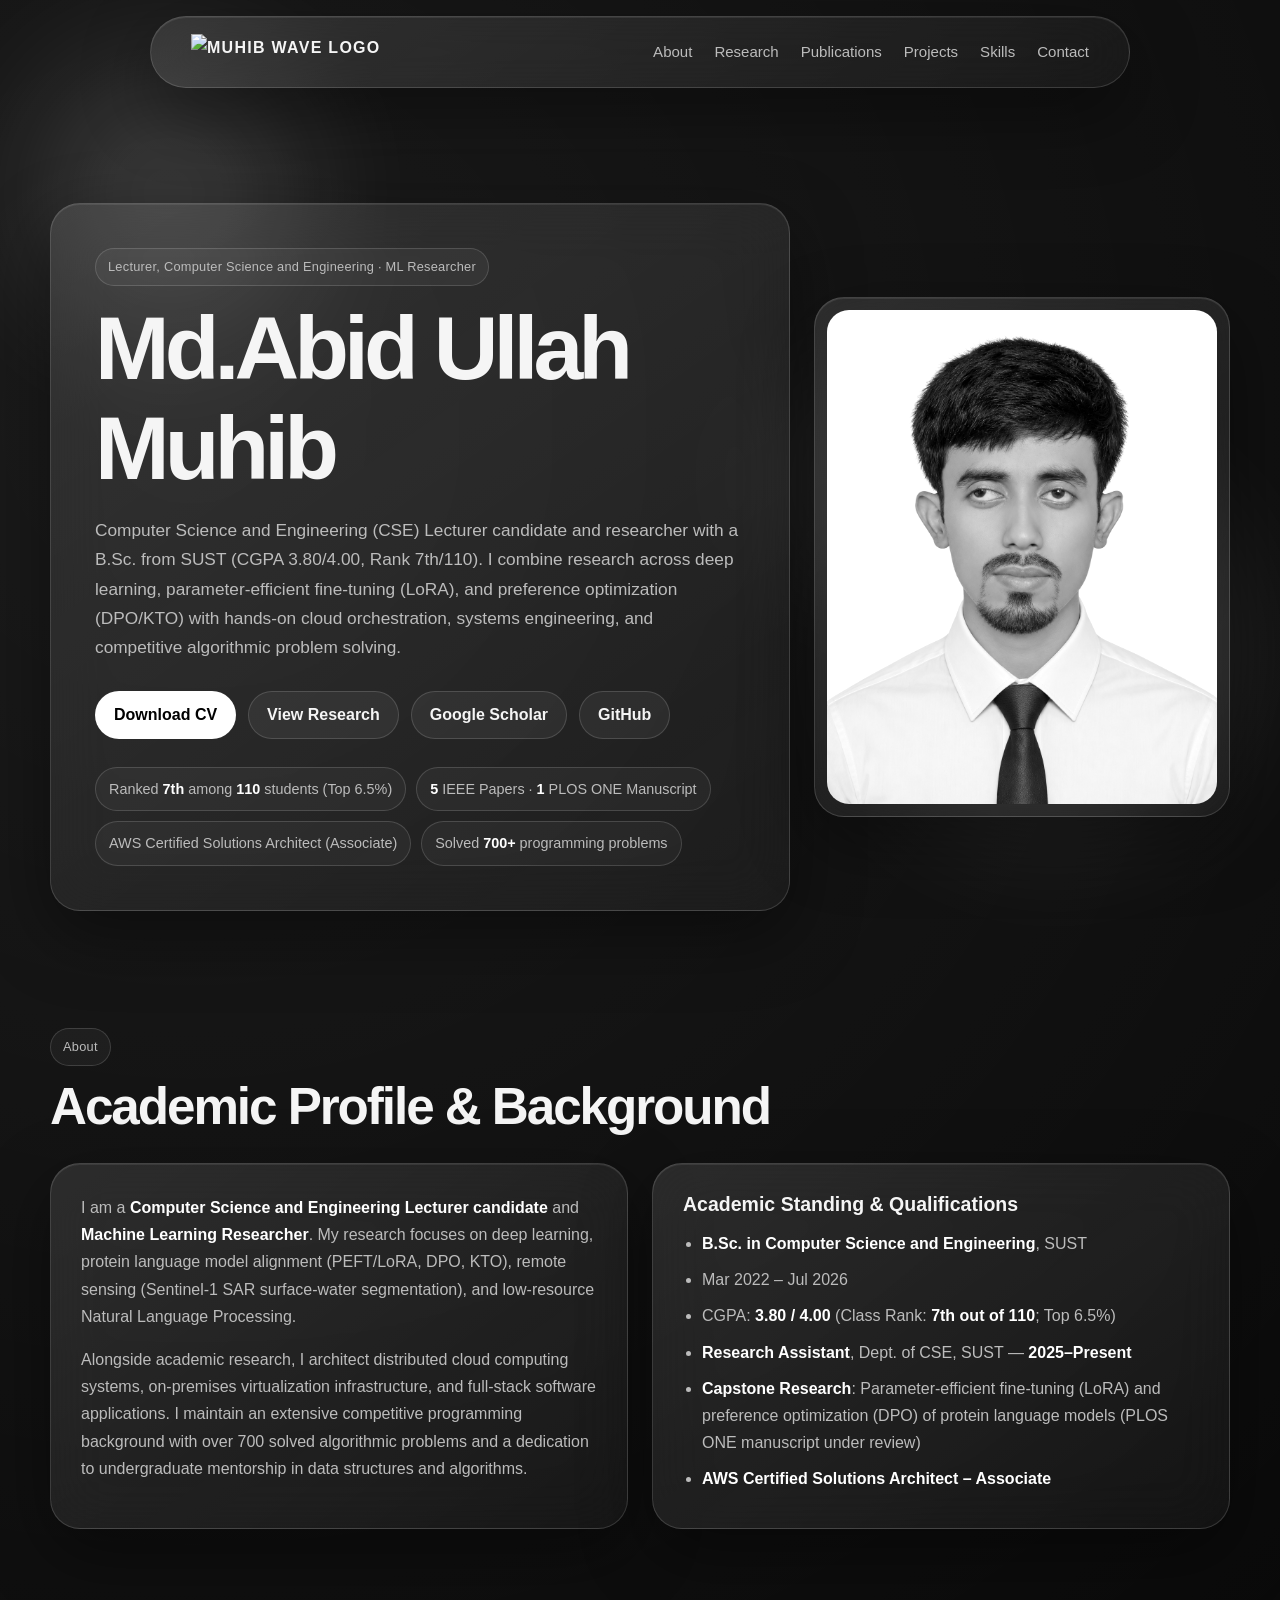
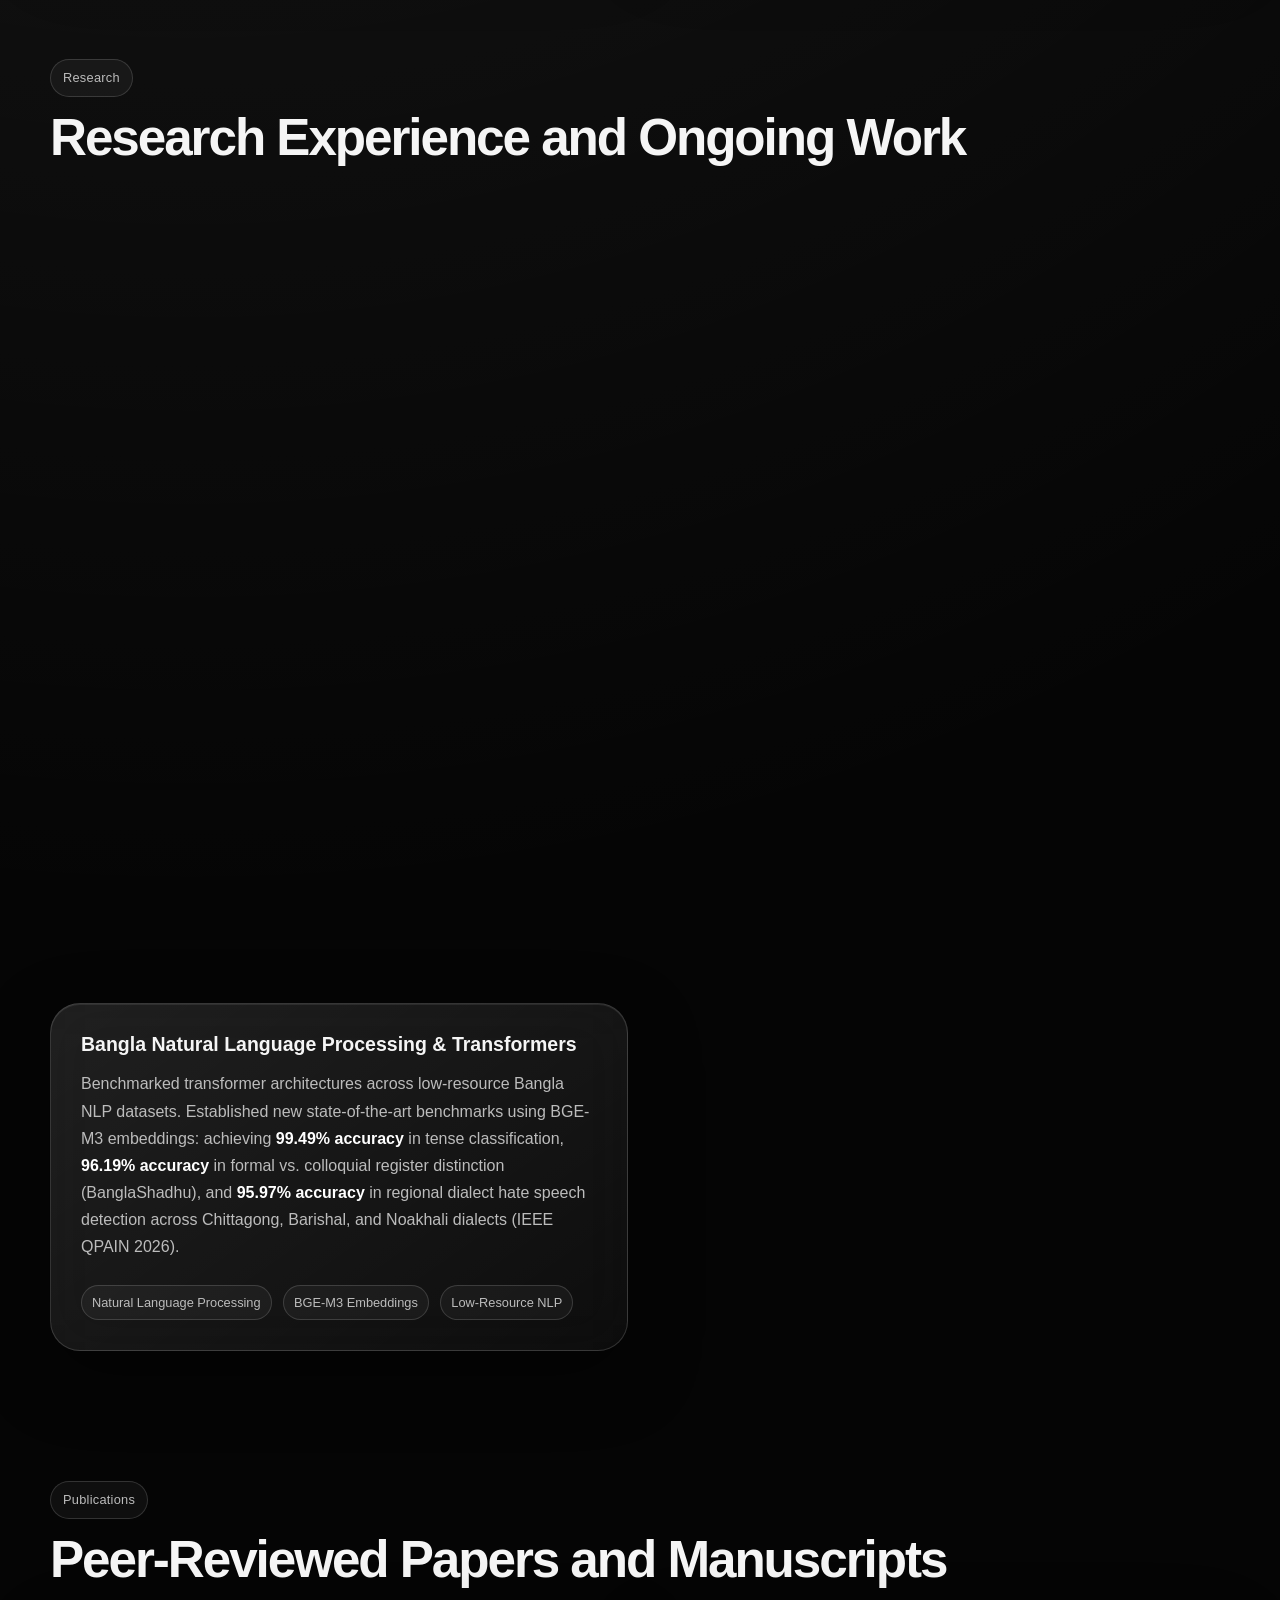
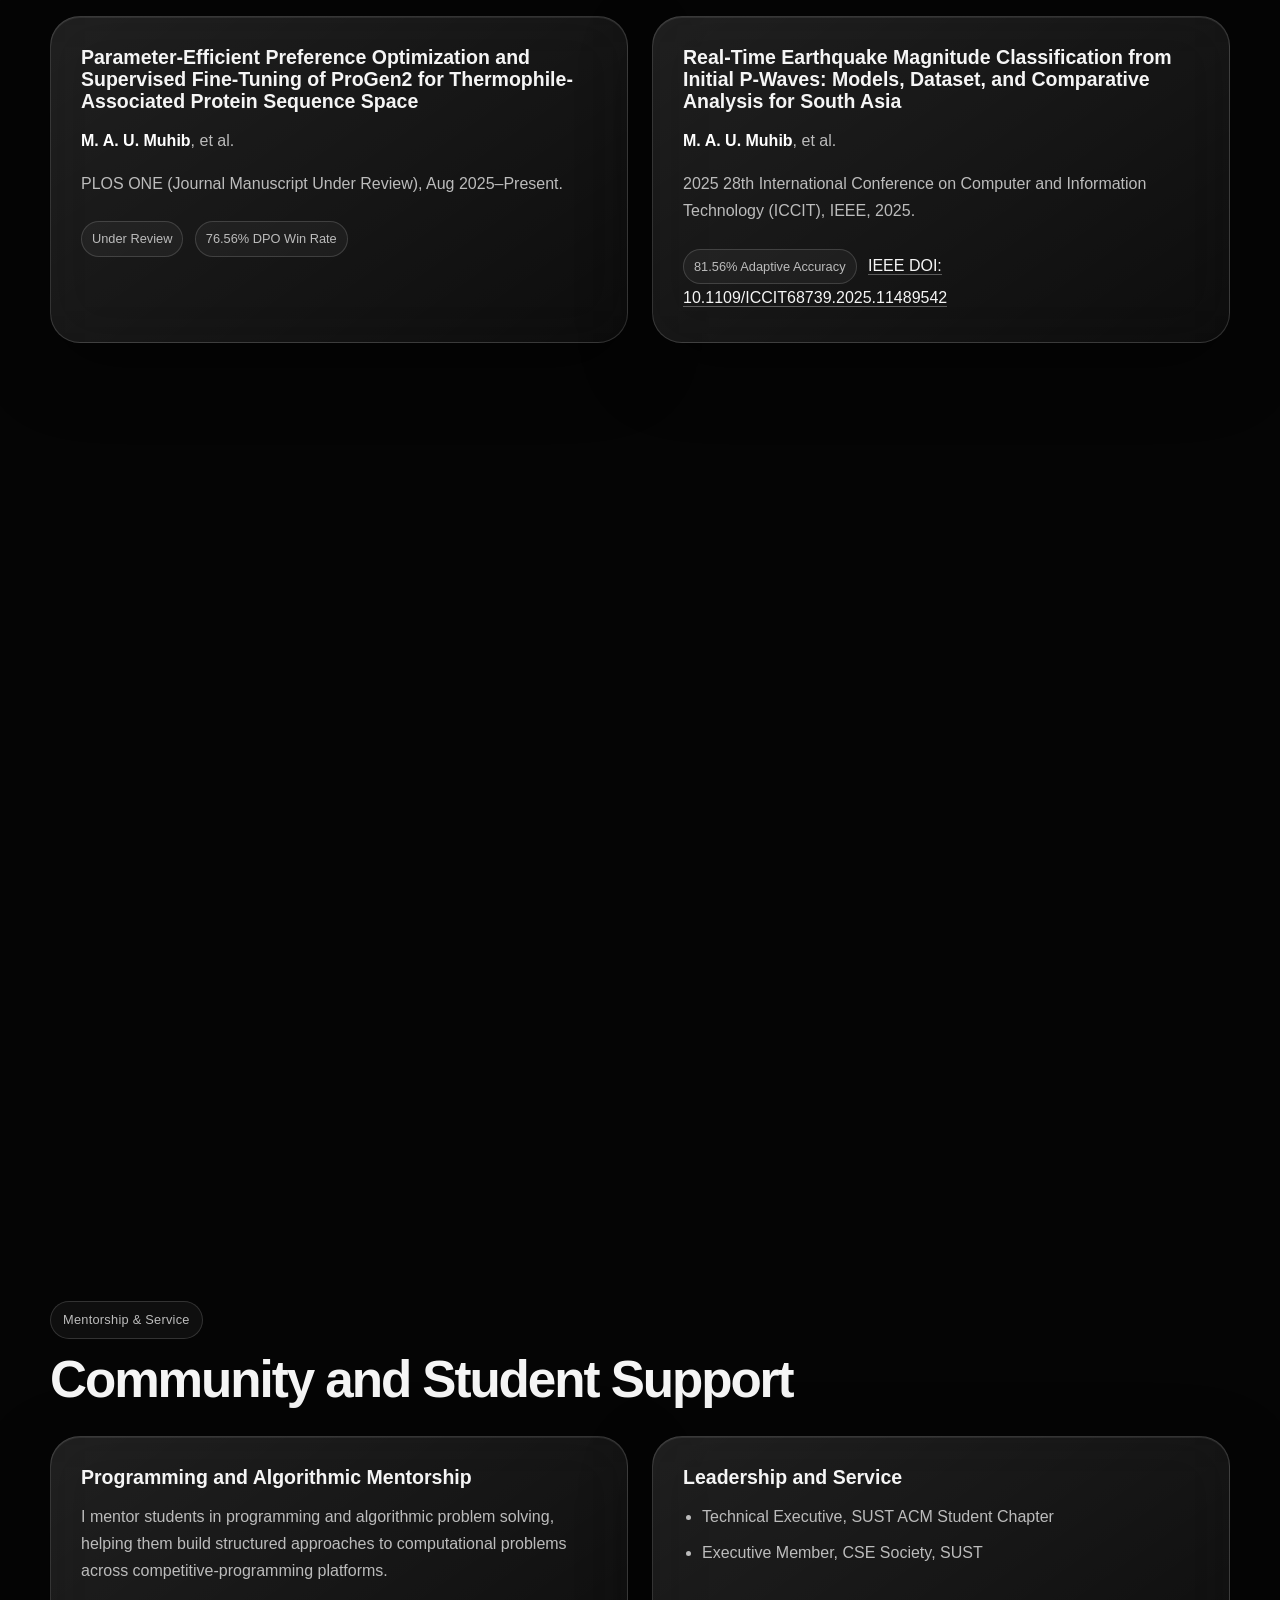
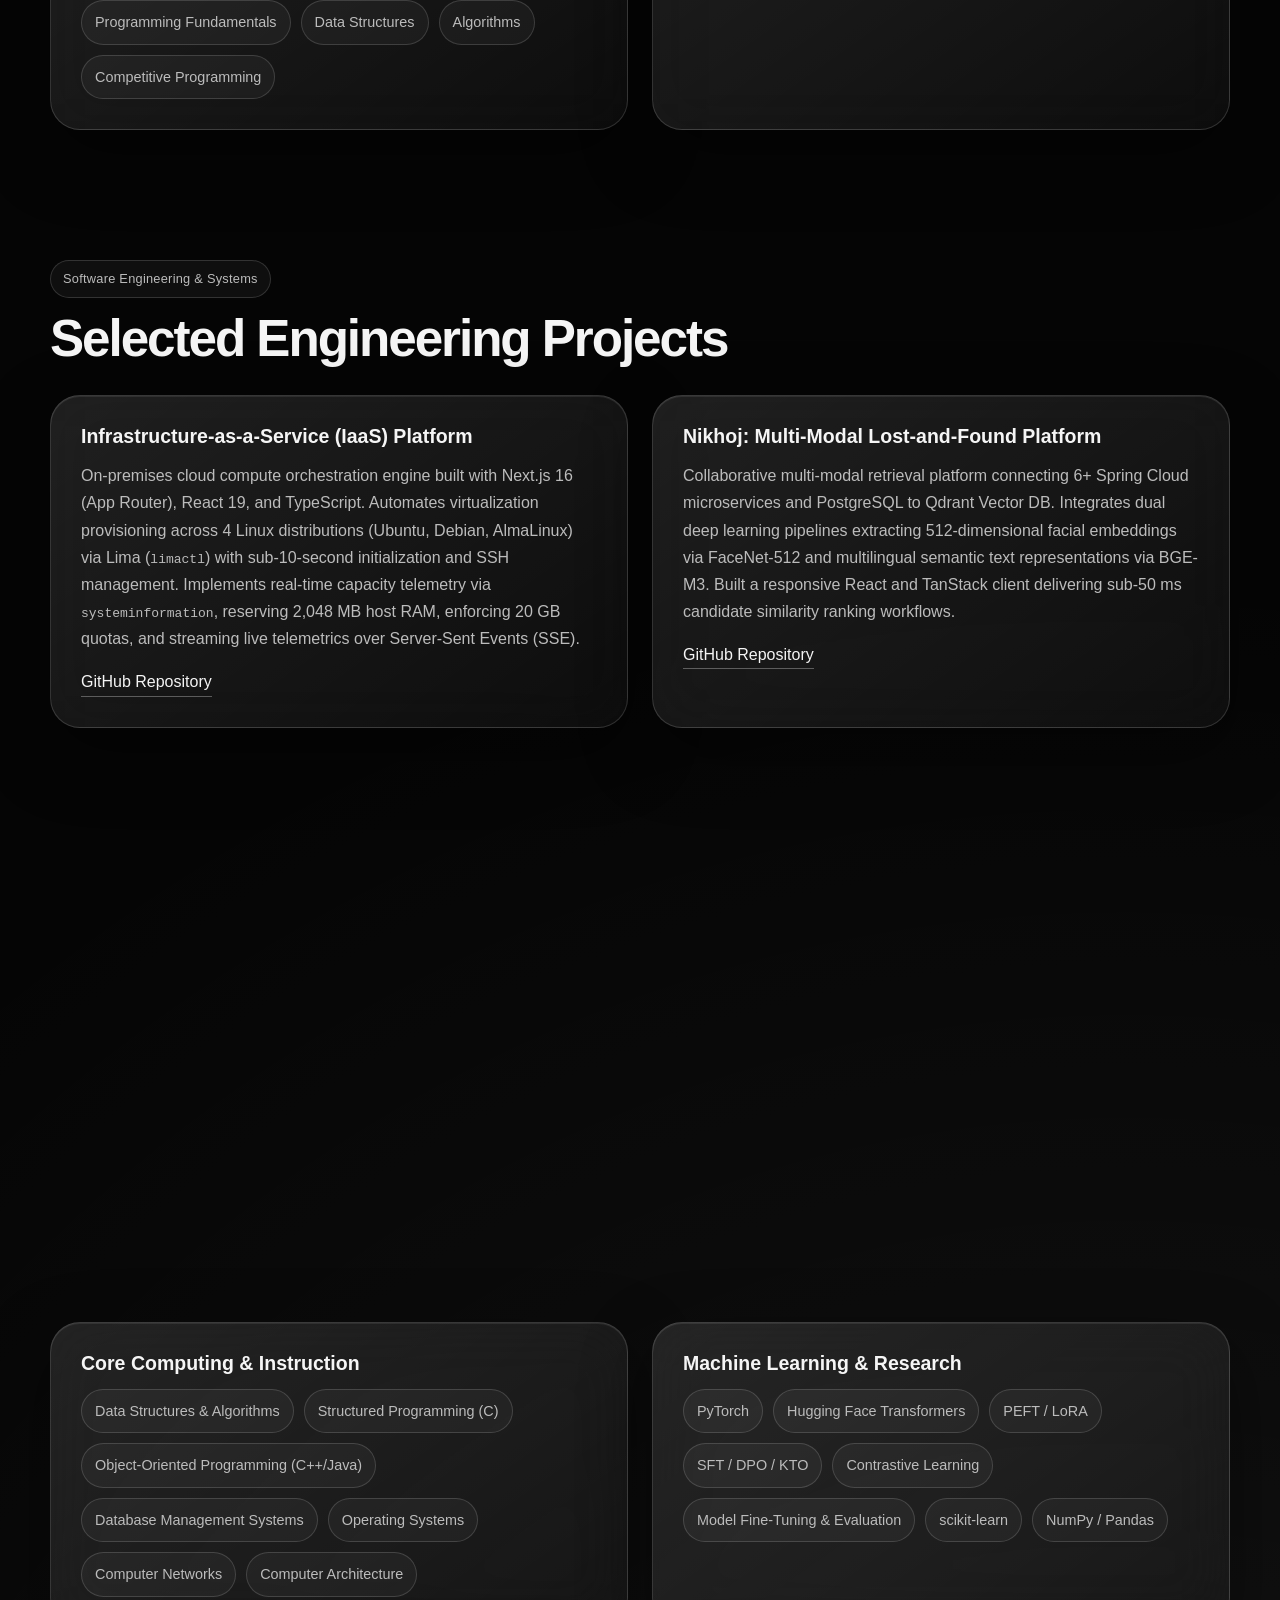
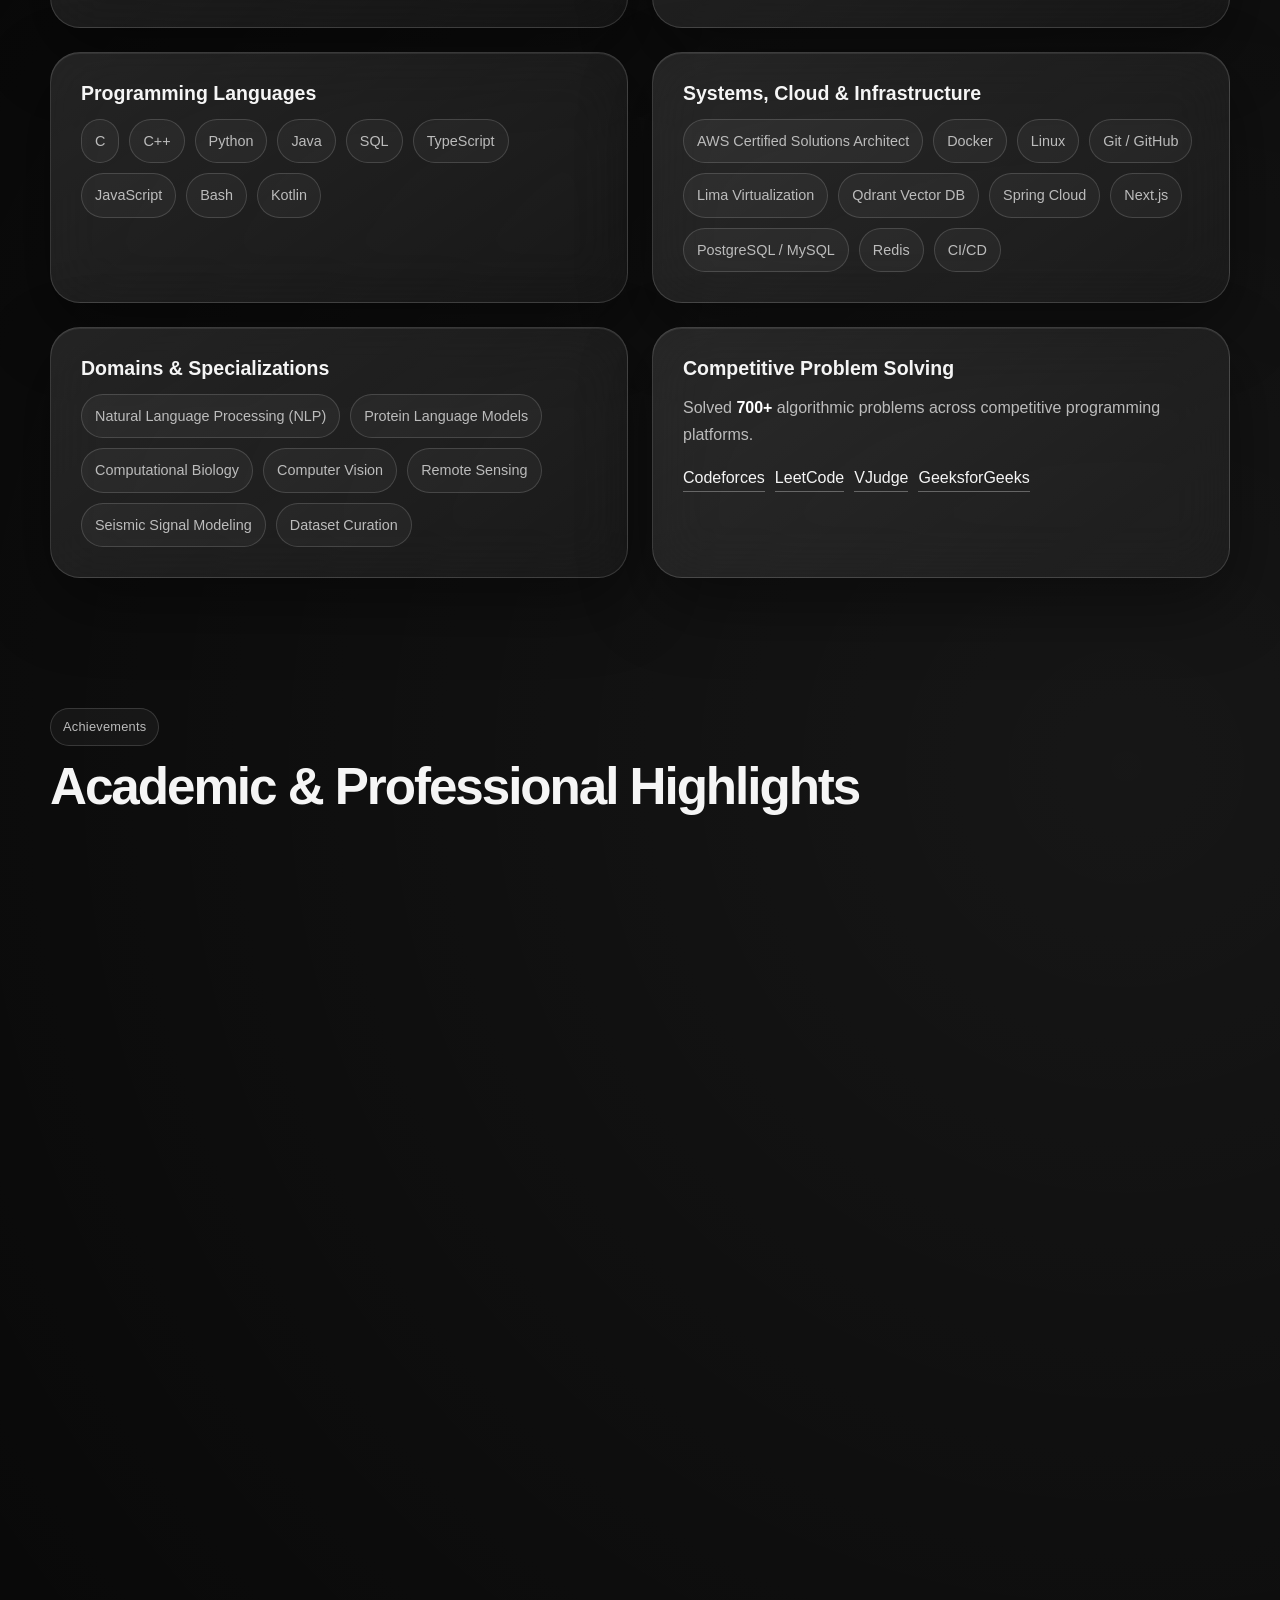
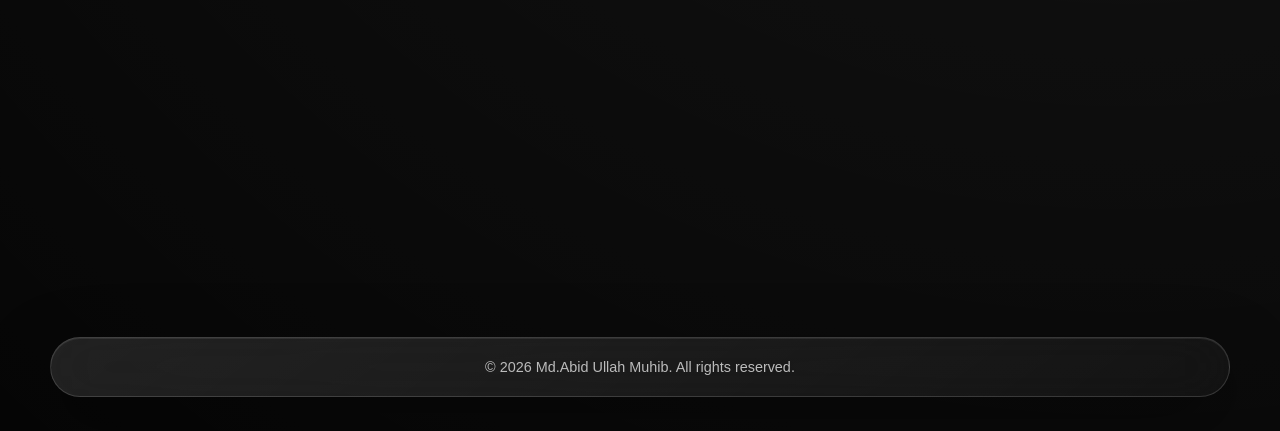
==== index.html @ 800682ca "Initial commit" ====
<!doctype html>
<html lang="en">
  <head>
    <meta charset="UTF-8" />
    <meta name="viewport" content="width=device-width, initial-scale=1.0" />
    <meta name="theme-color" content="#050505" />

    <title>Md.Abid Ullah Muhib | Lecturer in CSE & ML Researcher</title>
    <meta
      name="description"
      content="Md.Abid Ullah Muhib - Lecturer in Computer Science and Engineering, Machine Learning Researcher, and AWS Certified Solutions Architect." />
    <meta name="author" content="Md.Abid Ullah Muhib" />
    <meta
      name="keywords"
      content="Md.Abid Ullah Muhib, Lecturer, Computer Science, Machine Learning, Deep Learning, Bioinformatics, NLP, Remote Sensing, SUST, Metropolitan University, AWS Solutions Architect" />

    <!-- Favicon: Custom Waving Water 'M' Logo -->
    <link rel="icon" type="image/svg+xml" href="assets/water_m_logo.svg" />
    <link rel="alternate icon" type="image/png" href="assets/favicon.png" />
    <link rel="apple-touch-icon" href="assets/favicon.png" />

    <!-- Open Graph / Facebook / LinkedIn / WhatsApp -->
    <meta property="og:type" content="website" />
    <meta property="og:url" content="https://imusshas.github.io/" />
    <meta
      property="og:title"
      content="Md.Abid Ullah Muhib | Lecturer in CSE & ML Researcher" />
    <meta
      property="og:description"
      content="Computer Science & Engineering Lecturer candidate, Machine Learning Researcher (5 IEEE Papers, 1 PLOS ONE Manuscript), and AWS Certified Solutions Architect." />
    <meta
      property="og:image"
      content="https://imusshas.github.io/assets/portrait.png" />
    <meta property="og:site_name" content="Md.Abid Ullah Muhib Portfolio" />

    <!-- Twitter / X Cards -->
    <meta name="twitter:card" content="summary_large_image" />
    <meta name="twitter:url" content="https://imusshas.github.io/" />
    <meta
      name="twitter:title"
      content="Md.Abid Ullah Muhib | Lecturer in CSE & ML Researcher" />
    <meta
      name="twitter:description"
      content="Computer Science & Engineering Lecturer candidate, Machine Learning Researcher (5 IEEE Papers, 1 PLOS ONE Manuscript), and AWS Certified Solutions Architect." />
    <meta
      name="twitter:image"
      content="https://imusshas.github.io/assets/portrait.png" />

    <link rel="stylesheet" href="assets/styles.css" />
  </head>
  <body>
    <div class="bg-orb orb-1"></div>
    <div class="bg-orb orb-2"></div>
    <div class="bg-orb orb-3"></div>

    <!-- Modular Header -->
    <header class="site-header glass">
      <div class="container nav-wrap">
        <a href="#home" class="brand" aria-label="Home">
          <img
            src="assets/water_m_logo.svg"
            alt="Muhib Wave Logo"
            class="brand-logo" />
        </a>

        <button
          class="menu-toggle"
          id="menuToggle"
          aria-label="Toggle navigation">
          <span></span>
          <span></span>
        </button>

        <nav class="nav" id="navMenu">
          <a href="#about">About</a>
          <a href="#research">Research</a>
          <a href="#publications">Publications</a>
          <a href="#projects">Projects</a>
          <a href="#skills">Skills</a>
          <a href="#contact">Contact</a>
        </nav>
      </div>
    </header>

    <main>
      <!-- Modular Content Sections -->
      <section id="home" class="hero container">
        <div class="hero-text glass reveal">
          <p class="eyebrow">
            Lecturer, Computer Science and Engineering · ML Researcher
          </p>
          <h1>Md.Abid Ullah Muhib</h1>
          <p class="lead">
            Computer Science and Engineering (CSE) Lecturer candidate and
            researcher with a B.Sc. from SUST (CGPA 3.80/4.00, Rank 7th/110). I
            combine research across deep learning, parameter-efficient
            fine-tuning (LoRA), and preference optimization (DPO/KTO) with
            hands-on cloud orchestration, systems engineering, and competitive
            algorithmic problem solving.
          </p>

          <div class="hero-actions">
            <a
              class="btn btn-primary"
              href="assets/Md.Abid%20Ullah%20Muhib.pdf"
              target="_blank"
              rel="noopener"
              >Download CV</a
            >
            <a class="btn btn-secondary" href="#research">View Research</a>
            <a
              class="btn btn-secondary"
              href="https://scholar.google.com/citations?user=tXLhGl4AAAAJ&hl=en"
              target="_blank"
              rel="noopener"
              >Google Scholar</a
            >
            <a
              class="btn btn-secondary"
              href="https://github.com/imusshas"
              target="_blank"
              rel="noopener"
              >GitHub</a
            >
          </div>

          <ul class="quick-facts">
            <li>
              Ranked <strong>7th</strong> among <strong>110</strong> students
              (Top 6.5%)
            </li>
            <li>
              <strong>5</strong> IEEE Papers · <strong>1</strong> PLOS ONE
              Manuscript
            </li>
            <li>AWS Certified Solutions Architect (Associate)</li>
            <li>Solved <strong>700+</strong> programming problems</li>
          </ul>
        </div>

        <div class="hero-photo glass reveal">
          <img src="assets/portrait.png" alt="Md.Abid Ullah Muhib" />
        </div>
      </section>
      <section id="about" class="section container">
        <div class="section-header reveal">
          <p class="eyebrow">About</p>
          <h2>Academic Profile & Background</h2>
        </div>

        <div class="grid two-col">
          <div class="card glass reveal">
            <p>
              I am a
              <strong
                >Computer Science and Engineering Lecturer candidate</strong
              >
              and <strong>Machine Learning Researcher</strong>. My research
              focuses on deep learning, protein language model alignment
              (PEFT/LoRA, DPO, KTO), remote sensing (Sentinel-1 SAR
              surface-water segmentation), and low-resource Natural Language
              Processing.
            </p>
            <p>
              Alongside academic research, I architect distributed cloud
              computing systems, on-premises virtualization infrastructure, and
              full-stack software applications. I maintain an extensive
              competitive programming background with over 700 solved
              algorithmic problems and a dedication to undergraduate mentorship
              in data structures and algorithms.
            </p>
          </div>

          <div class="card glass reveal">
            <h3>Academic Standing & Qualifications</h3>
            <ul class="clean-list">
              <li>
                <strong>B.Sc. in Computer Science and Engineering</strong>, SUST
              </li>
              <li>Mar 2022 – Jul 2026</li>
              <li>
                CGPA: <strong>3.80 / 4.00</strong> (Class Rank:
                <strong>7th out of 110</strong>; Top 6.5%)
              </li>
              <li>
                <strong>Research Assistant</strong>, Dept. of CSE, SUST —
                <strong>2025–Present</strong>
              </li>
              <li>
                <strong>Capstone Research</strong>: Parameter-efficient
                fine-tuning (LoRA) and preference optimization (DPO) of protein
                language models (PLOS ONE manuscript under review)
              </li>
              <li>
                <strong>AWS Certified Solutions Architect – Associate</strong>
              </li>
            </ul>
          </div>
        </div>
      </section>
      <section id="research" class="section container">
        <div class="section-header reveal">
          <p class="eyebrow">Research</p>
          <h2>Research Experience and Ongoing Work</h2>
        </div>

        <div class="grid cards-grid">
          <article class="card glass reveal">
            <h3>Water-Likeness Exposure for Sentinel-1 Water Segmentation</h3>
            <p>
              As a Research Assistant in the Department of CSE at SUST,
              investigated geographic training distribution shifts across the
              65-scene Sentinel-1/Sentinel-2 (S1S2 Water) satellite benchmark.
              Proposed a scene-uniform exposure intervention improving
              site-macro IoU from <strong>0.500 to 0.541</strong> across 73
              global benchmark sites over Empirical Risk Minimization (ERM).
              Designed evaluation frameworks across 3 paired random seeds to
              ensure experimental reproducibility and documented comparative
              error analyses across 5 baseline architectures.
            </p>
            <span class="tag">Remote Sensing</span>
            <span class="tag">Sentinel-1 SAR</span>
            <span class="tag">Empirical Risk Minimization</span>
            <span class="tag">Hard-Negative Sampling</span>
          </article>

          <article class="card glass reveal">
            <h3>Preference Optimization of Protein Language Models</h3>
            <p>
              Engineered parameter-efficient fine-tuning pipelines using rank-8
              and rank-16 LoRA on the 151-million-parameter ProGen2
              autoregressive model. Tailored a homology-controlled benchmark
              from Learn2ThermDB containing 224,646 thermophile sequences and
              49,399 pairs, demonstrating that Direct Preference Optimization
              (DPO) achieves a <strong>76.56% win rate</strong> while Supervised
              Fine-Tuning (SFT) minimizes absolute amino-acid-conditioned
              negative log-likelihood to 2.6019. Manuscript under review at
              <strong>PLOS ONE</strong>.
            </p>
            <span class="tag">Bioinformatics</span>
            <span class="tag">Protein Language Models</span>
            <span class="tag">PEFT / LoRA</span>
            <span class="tag">DPO / KTO</span>
          </article>

          <article class="card glass reveal">
            <h3>Earthquake Early Warning from Initial P-Waves</h3>
            <p>
              Curated a standardized benchmark of 7,318 South Asian seismic
              events using 7-second P-wave windows for rapid magnitude
              classification. Designed a Deep Attention Transformer achieving
              <strong>81.56% adaptive accuracy</strong> with
              <strong>4.8 ms</strong> real-time inference latency. Introduced
              the Adaptive Accuracy metric (&plusmn;0.2 tolerance), proving that
              60.3% of model errors concentrate at boundary interfaces (IEEE
              ICCIT 2025).
            </p>
            <span class="tag">Deep Learning</span>
            <span class="tag">Seismic Signals</span>
            <span class="tag">Attention Transformers</span>
          </article>

          <article class="card glass reveal">
            <h3>Protein-Based Fish Species Classification</h3>
            <p>
              Introduced the first benchmark of 2,845 high-quality protein
              sequences across 9 native Bangladeshi fish species. Designed a
              hybrid MotifCNN-Transformer architecture with Terminal-Aware
              Positional Encoding, achieving
              <strong>79.80% accuracy</strong> while being
              <strong>42&times; smaller and 5&times; faster</strong> than
              ProtBERT to enable real-time GPU-free inference (IEEE QPAIN 2026).
            </p>
            <span class="tag">Bioinformatics</span>
            <span class="tag">MotifCNN</span>
            <span class="tag">Terminal-Aware Encoding</span>
          </article>

          <article class="card glass reveal">
            <h3>Bangla Natural Language Processing & Transformers</h3>
            <p>
              Benchmarked transformer architectures across low-resource Bangla
              NLP datasets. Established new state-of-the-art benchmarks using
              BGE-M3 embeddings: achieving <strong>99.49% accuracy</strong> in
              tense classification, <strong>96.19% accuracy</strong> in formal
              vs. colloquial register distinction (BanglaShadhu), and
              <strong>95.97% accuracy</strong> in regional dialect hate speech
              detection across Chittagong, Barishal, and Noakhali dialects (IEEE
              QPAIN 2026).
            </p>
            <span class="tag">Natural Language Processing</span>
            <span class="tag">BGE-M3 Embeddings</span>
            <span class="tag">Low-Resource NLP</span>
          </article>
        </div>
      </section>
      <section id="publications" class="section container">
        <div class="section-header reveal">
          <p class="eyebrow">Publications</p>
          <h2>Peer-Reviewed Papers and Manuscripts</h2>
        </div>

        <div class="grid cards-grid">
          <article class="card glass reveal">
            <h3>
              Parameter-Efficient Preference Optimization and Supervised
              Fine-Tuning of ProGen2 for Thermophile-Associated Protein Sequence
              Space
            </h3>
            <p class="author-line"><strong>M. A. U. Muhib</strong>, et al.</p>
            <p>PLOS ONE (Journal Manuscript Under Review), Aug 2025–Present.</p>
            <span class="tag">Under Review</span>
            <span class="tag">76.56% DPO Win Rate</span>
          </article>

          <article class="card glass reveal">
            <h3>
              Real-Time Earthquake Magnitude Classification from Initial
              P-Waves: Models, Dataset, and Comparative Analysis for South Asia
            </h3>
            <p class="author-line"><strong>M. A. U. Muhib</strong>, et al.</p>
            <p>
              2025 28th International Conference on Computer and Information
              Technology (ICCIT), IEEE, 2025.
            </p>
            <span class="tag">81.56% Adaptive Accuracy</span>
            <a
              class="text-link"
              href="https://doi.org/10.1109/ICCIT68739.2025.11489542"
              target="_blank"
              rel="noopener"
              >IEEE DOI: 10.1109/ICCIT68739.2025.11489542</a
            >
          </article>

          <article class="card glass reveal">
            <h3>
              Protein-Based Fish Species Identification: Dataset, Models, and
              Insights from Native Bangladeshi Fish
            </h3>
            <p class="author-line"><strong>M. A. U. Muhib</strong>, et al.</p>
            <p>
              2026 IEEE 2nd International Conference on Quantum Photonics,
              Artificial Intelligence & Networking (QPAIN), IEEE, 2026.
            </p>
            <span class="tag">42× Smaller · 5× Faster</span>
            <a
              class="text-link"
              href="https://doi.org/10.1109/QPAIN69676.2026.11546620"
              target="_blank"
              rel="noopener"
              >IEEE DOI: 10.1109/QPAIN69676.2026.11546620</a
            >
          </article>

          <article class="card glass reveal">
            <h3>
              A Novel Transformer-Based Framework for Bangla Tense
              Classification
            </h3>
            <p class="author-line"><strong>M. A. U. Muhib</strong>, et al.</p>
            <p>
              2026 IEEE 2nd International Conference on Quantum Photonics,
              Artificial Intelligence & Networking (QPAIN), IEEE, 2026.
            </p>
            <span class="tag">99.49% State of the Art</span>
            <a
              class="text-link"
              href="https://doi.org/10.1109/QPAIN69676.2026.11546186"
              target="_blank"
              rel="noopener"
              >IEEE DOI: 10.1109/QPAIN69676.2026.11546186</a
            >
          </article>

          <article class="card glass reveal">
            <h3>
              BanglaShadhu: A Contrastive Transformer-Based Approach for
              Distinguishing Sadhu Bhasha and Cholito Bhasha in Bengali Text
            </h3>
            <p class="author-line"><strong>M. A. U. Muhib</strong>, et al.</p>
            <p>
              2026 IEEE 2nd International Conference on Quantum Photonics,
              Artificial Intelligence & Networking (QPAIN), IEEE, 2026.
            </p>
            <span class="tag">96.19% Contrastive Accuracy</span>
            <a
              class="text-link"
              href="https://doi.org/10.1109/QPAIN69676.2026.11546481"
              target="_blank"
              rel="noopener"
              >IEEE DOI: 10.1109/QPAIN69676.2026.11546481</a
            >
          </article>

          <article class="card glass reveal">
            <h3>
              Transformer-Based Hate Speech Detection in Bangla Regional
              Dialects: A Novel Framework for Chittagong, Barishal, and Noakhali
              Dialects
            </h3>
            <p class="author-line"><strong>M. A. U. Muhib</strong>, et al.</p>
            <p>
              2026 IEEE 2nd International Conference on Quantum Photonics,
              Artificial Intelligence & Networking (QPAIN), IEEE, 2026.
            </p>
            <span class="tag">95.97% Dialectal Accuracy</span>
            <a
              class="text-link"
              href="https://doi.org/10.1109/QPAIN69676.2026.11545860"
              target="_blank"
              rel="noopener"
              >IEEE DOI: 10.1109/QPAIN69676.2026.11545860</a
            >
          </article>
        </div>

        <div class="card glass reveal profile-card">
          <h3>Scholarly Profiles</h3>
          <div class="link-grid">
            <a
              href="https://scholar.google.com/citations?user=tXLhGl4AAAAJ&hl=en"
              target="_blank"
              rel="noopener"
              >Google Scholar</a
            >
            <a
              href="https://www.researchgate.net/profile/Md-Abid-Ullah-Muhib?ev=hdr_xprf"
              target="_blank"
              rel="noopener"
              >ResearchGate</a
            >
            <a
              href="https://orcid.org/0009-0001-1465-1571"
              target="_blank"
              rel="noopener"
              >ORCID</a
            >
            <a
              href="https://huggingface.co/usshas"
              target="_blank"
              rel="noopener"
              >Hugging Face</a
            >
            <a
              href="https://www.kaggle.com/usshas"
              target="_blank"
              rel="noopener"
              >Kaggle</a
            >
          </div>
        </div>
      </section>
      <section id="mentorship" class="section container">
        <div class="section-header reveal">
          <p class="eyebrow">Mentorship & Service</p>
          <h2>Community and Student Support</h2>
        </div>

        <div class="grid two-col">
          <div class="card glass reveal">
            <h3>Programming and Algorithmic Mentorship</h3>
            <p>
              I mentor students in programming and algorithmic problem solving,
              helping them build structured approaches to computational problems
              across competitive-programming platforms.
            </p>
            <div class="pill-wrap">
              <span class="pill">Programming Fundamentals</span>
              <span class="pill">Data Structures</span>
              <span class="pill">Algorithms</span>
              <span class="pill">Competitive Programming</span>
            </div>
          </div>

          <div class="card glass reveal">
            <h3>Leadership and Service</h3>
            <ul class="clean-list">
              <li>Technical Executive, SUST ACM Student Chapter</li>
              <li>Executive Member, CSE Society, SUST</li>
            </ul>
          </div>
        </div>
      </section>
      <section id="projects" class="section container">
        <div class="section-header reveal">
          <p class="eyebrow">Software Engineering & Systems</p>
          <h2>Selected Engineering Projects</h2>
        </div>

        <div class="grid cards-grid">
          <article class="card glass reveal">
            <h3>Infrastructure-as-a-Service (IaaS) Platform</h3>
            <p>
              On-premises cloud compute orchestration engine built with Next.js
              16 (App Router), React 19, and TypeScript. Automates
              virtualization provisioning across 4 Linux distributions (Ubuntu,
              Debian, AlmaLinux) via Lima (<code>limactl</code>) with
              sub-10-second initialization and SSH management. Implements
              real-time capacity telemetry via <code>systeminformation</code>,
              reserving 2,048 MB host RAM, enforcing 20 GB quotas, and streaming
              live telemetrics over Server-Sent Events (SSE).
            </p>
            <div class="link-grid">
              <a
                href="https://github.com/imusshas/infrastructure-as-a-service"
                target="_blank"
                rel="noopener"
                >GitHub Repository</a
              >
            </div>
          </article>

          <article class="card glass reveal">
            <h3>Nikhoj: Multi-Modal Lost-and-Found Platform</h3>
            <p>
              Collaborative multi-modal retrieval platform connecting 6+ Spring
              Cloud microservices and PostgreSQL to Qdrant Vector DB. Integrates
              dual deep learning pipelines extracting 512-dimensional facial
              embeddings via FaceNet-512 and multilingual semantic text
              representations via BGE-M3. Built a responsive React and TanStack
              client delivering sub-50 ms candidate similarity ranking
              workflows.
            </p>
            <div class="link-grid">
              <a
                href="https://github.com/Rezaul-2020331029/Nikhoj"
                target="_blank"
                rel="noopener"
                >GitHub Repository</a
              >
            </div>
          </article>

          <article class="card glass reveal">
            <h3>Full-Stack Social Media Platform</h3>
            <p>
              Production-grade full-stack platform engineered with Next.js 15,
              React 19, TypeScript, Prisma ORM, and PostgreSQL. Implements Lucia
              Auth with Argon2id and Google OAuth 2.0, cursor-based infinite
              scroll feeds with TanStack React Query optimistic mutations,
              real-time Stream Chat messaging, a Tiptap rich-text editor, and
              UploadThing media upload pipelines.
            </p>
            <div class="link-grid">
              <a
                href="https://social-media-eosin-two-99.vercel.app/"
                target="_blank"
                rel="noopener"
                >Live Website</a
              >
              <a
                href="https://github.com/imusshas/social-media"
                target="_blank"
                rel="noopener"
                >GitHub Repository</a
              >
            </div>
          </article>

          <article class="card glass reveal">
            <h3>ClassMate Android App</h3>
            <p>
              Academic class and routine management Android application built
              with Kotlin, Jetpack Compose, Clean Architecture, role-based
              access control, Dagger Hilt dependency injection, and Firebase
              Firestore backend.
            </p>
            <div class="link-grid">
              <a
                href="https://github.com/imusshas/ClassMate"
                target="_blank"
                rel="noopener"
                >GitHub Repository</a
              >
            </div>
          </article>
        </div>
      </section>
      <section id="skills" class="section container">
        <div class="section-header reveal">
          <p class="eyebrow">Technical Stack</p>
          <h2>Skills & Competencies</h2>
        </div>

        <div class="grid cards-grid">
          <div class="card glass reveal">
            <h3>Core Computing & Instruction</h3>
            <div class="pill-wrap">
              <span class="pill">Data Structures & Algorithms</span>
              <span class="pill">Structured Programming (C)</span>
              <span class="pill">Object-Oriented Programming (C++/Java)</span>
              <span class="pill">Database Management Systems</span>
              <span class="pill">Operating Systems</span>
              <span class="pill">Computer Networks</span>
              <span class="pill">Computer Architecture</span>
            </div>
          </div>

          <div class="card glass reveal">
            <h3>Machine Learning & Research</h3>
            <div class="pill-wrap">
              <span class="pill">PyTorch</span>
              <span class="pill">Hugging Face Transformers</span>
              <span class="pill">PEFT / LoRA</span>
              <span class="pill">SFT / DPO / KTO</span>
              <span class="pill">Contrastive Learning</span>
              <span class="pill">Model Fine-Tuning & Evaluation</span>
              <span class="pill">scikit-learn</span>
              <span class="pill">NumPy / Pandas</span>
            </div>
          </div>

          <div class="card glass reveal">
            <h3>Programming Languages</h3>
            <div class="pill-wrap">
              <span class="pill">C</span>
              <span class="pill">C++</span>
              <span class="pill">Python</span>
              <span class="pill">Java</span>
              <span class="pill">SQL</span>
              <span class="pill">TypeScript</span>
              <span class="pill">JavaScript</span>
              <span class="pill">Bash</span>
              <span class="pill">Kotlin</span>
            </div>
          </div>

          <div class="card glass reveal">
            <h3>Systems, Cloud & Infrastructure</h3>
            <div class="pill-wrap">
              <span class="pill">AWS Certified Solutions Architect</span>
              <span class="pill">Docker</span>
              <span class="pill">Linux</span>
              <span class="pill">Git / GitHub</span>
              <span class="pill">Lima Virtualization</span>
              <span class="pill">Qdrant Vector DB</span>
              <span class="pill">Spring Cloud</span>
              <span class="pill">Next.js</span>
              <span class="pill">PostgreSQL / MySQL</span>
              <span class="pill">Redis</span>
              <span class="pill">CI/CD</span>
            </div>
          </div>

          <div class="card glass reveal">
            <h3>Domains & Specializations</h3>
            <div class="pill-wrap">
              <span class="pill">Natural Language Processing (NLP)</span>
              <span class="pill">Protein Language Models</span>
              <span class="pill">Computational Biology</span>
              <span class="pill">Computer Vision</span>
              <span class="pill">Remote Sensing</span>
              <span class="pill">Seismic Signal Modeling</span>
              <span class="pill">Dataset Curation</span>
            </div>
          </div>

          <div class="card glass reveal">
            <h3>Competitive Problem Solving</h3>
            <p>
              Solved <strong>700+</strong> algorithmic problems across
              competitive programming platforms.
            </p>
            <div class="link-grid">
              <a
                href="https://codeforces.com/profile/SpideRvERSe"
                target="_blank"
                rel="noopener"
                >Codeforces</a
              >
              <a
                href="https://leetcode.com/u/SpideRvERSe/"
                target="_blank"
                rel="noopener"
                >LeetCode</a
              >
              <a
                href="https://vjudge.net/user/2020331089_Muhib"
                target="_blank"
                rel="noopener"
                >VJudge</a
              >
              <a
                href="https://www.geeksforgeeks.org/profile/uusshhyy3?tab=activity"
                target="_blank"
                rel="noopener"
                >GeeksforGeeks</a
              >
            </div>
          </div>
        </div>
      </section>
      <section id="achievements" class="section container">
        <div class="section-header reveal">
          <p class="eyebrow">Achievements</p>
          <h2>Academic & Professional Highlights</h2>
        </div>

        <div class="grid three-col">
          <div class="card glass reveal stat-card">
            <h3>7th</h3>
            <p>Class Rank</p>
            <span>Among 110 students (Top 6.5%)</span>
          </div>

          <div class="card glass reveal stat-card">
            <h3>5</h3>
            <p>Peer-Reviewed Papers</p>
            <span>IEEE ICCIT & QPAIN (+ 1 PLOS ONE Manuscript)</span>
          </div>

          <div class="card glass reveal stat-card">
            <h3>700+</h3>
            <p>Problems Solved</p>
            <span>Across Codeforces, LeetCode, VJudge</span>
          </div>
        </div>

        <div class="grid two-col" style="margin-top: 24px">
          <div class="card glass reveal">
            <h3>Certifications & Competitions</h3>
            <ul class="clean-list">
              <li>
                <strong
                  ><a
                    href="https://aws.amazon.com/verification"
                    target="_blank"
                    rel="noopener"
                    >AWS Certified Solutions Architect – Associate</a
                  ></strong
                >
                (Amazon Web Services)
              </li>
              <li>
                <strong
                  ><a
                    href="https://www.credly.com/go/18m2EddZ"
                    target="_blank"
                    rel="noopener"
                    >AWS Academy Graduate – Cloud Developing</a
                  ></strong
                >
                (Credly Verified Badge)
              </li>
              <li>
                <strong>Hack The AI 2025</strong>, Green University — Champion,
                preliminary round
              </li>
              <li><strong>CUET ETEverse 2025</strong> — Hackathon Finalist</li>
              <li>Two-time Inter Cantonment Debate Finalist</li>
            </ul>
          </div>

          <div class="card glass reveal">
            <h3>Leadership & Community</h3>
            <ul class="clean-list">
              <li>
                <strong>Technical Executive</strong>, SUST ACM Student Chapter
              </li>
              <li><strong>Executive Member</strong>, CSE Society, SUST</li>
            </ul>
            <h3 style="margin-top: 16px">Connect</h3>
            <div class="link-grid">
              <a
                href="https://github.com/imusshas"
                target="_blank"
                rel="noopener"
                >GitHub</a
              >
              <a
                href="https://www.linkedin.com/in/md-abid-ullah-muhib-702862417/"
                target="_blank"
                rel="noopener"
                >LinkedIn</a
              >
              <a
                href="https://scholar.google.com/citations?user=tXLhGl4AAAAJ&hl=en"
                target="_blank"
                rel="noopener"
                >Google Scholar</a
              >
              <a
                href="https://www.researchgate.net/profile/Md-Abid-Ullah-Muhib?ev=hdr_xprf"
                target="_blank"
                rel="noopener"
                >ResearchGate</a
              >
            </div>
          </div>
        </div>
      </section>
      <section id="contact" class="section container">
        <div class="section-header reveal">
          <p class="eyebrow">Contact</p>
          <h2>Get in Touch</h2>
        </div>

        <div class="card glass reveal contact-card">
          <p>
            I am open to research collaborations, research opportunities,
            graduate-study discussions, and conversations around machine
            learning, bioinformatics, remote sensing, NLP, and software
            engineering.
          </p>

          <div class="contact-list">
            <a href="mailto:uusshas12@gmail.com">uusshas12@gmail.com</a>
            <a
              href="https://www.linkedin.com/in/md-abid-ullah-muhib-702862417/"
              target="_blank"
              rel="noopener"
              >LinkedIn</a
            >
          </div>
        </div>
      </section>
    </main>

    <!-- Modular Footer -->
    <footer class="site-footer container">
      <div class="glass footer-card">
        <p>
          © <span id="year"></span> Md.Abid Ullah Muhib. All rights reserved.
        </p>
      </div>
    </footer>

    <script src="assets/script.js"></script>
  </body>
</html>
---- assets/styles.css ----
:root {
  --bg: #050505;
  --panel: rgba(255, 255, 255, 0.075);
  --border: rgba(255, 255, 255, 0.15);
  --text: #f5f5f5;
  --muted: #bcbcbc;
  --muted-2: #8c8c8c;
  --shadow: 0 24px 70px rgba(0, 0, 0, 0.42);
  --radius-xl: 30px;
  --container: 1180px;
  --blur: blur(28px) saturate(130%);
}

* { box-sizing: border-box; }

html { scroll-behavior: smooth; }

body {
  margin: 0;
  font-family: -apple-system, BlinkMacSystemFont, "SF Pro Display", "SF Pro Text",
    "Helvetica Neue", "Segoe UI", sans-serif;
  background:
    radial-gradient(circle at 15% 5%, rgba(255,255,255,.09), transparent 26%),
    radial-gradient(circle at 88% 85%, rgba(255,255,255,.07), transparent 25%),
    #050505;
  color: var(--text);
  line-height: 1.7;
  overflow-x: hidden;
}

a { color: inherit; text-decoration: none; }
img { width: 100%; display: block; }
strong { color: #fff; }

.container {
  width: min(var(--container), calc(100% - 32px));
  margin: 0 auto;
}

.glass {
  background:
    linear-gradient(145deg, rgba(255,255,255,.11), rgba(255,255,255,.035));
  border: 1px solid var(--border);
  backdrop-filter: var(--blur);
  -webkit-backdrop-filter: var(--blur);
  box-shadow:
    inset 0 1px 0 rgba(255,255,255,.08),
    var(--shadow);
}

.site-header {
  position: sticky;
  top: 16px;
  z-index: 1000;
  width: min(980px, calc(100% - 24px));
  margin: 16px auto 0;
  border-radius: 999px;
}

.nav-wrap {
  display: flex;
  justify-content: space-between;
  align-items: center;
  min-height: 70px;
  padding: 0 24px;
}

.brand {
  font-weight: 750;
  letter-spacing: .08em;
  text-transform: uppercase;
}

.nav { display: flex; gap: 22px; align-items: center; }

.nav a {
  color: var(--muted);
  font-size: .94rem;
  transition: color .2s ease, transform .2s ease;
}

.nav a:hover { color: #fff; transform: translateY(-1px); }

.menu-toggle {
  display: none;
  background: none;
  border: 0;
  padding: 8px;
  cursor: pointer;
}

.menu-toggle span {
  display: block;
  width: 22px;
  height: 2px;
  margin: 5px 0;
  background: #fff;
  border-radius: 99px;
}

.hero {
  min-height: 100vh;
  display: grid;
  grid-template-columns: 1.28fr .72fr;
  gap: 24px;
  align-items: center;
  padding: 110px 0 72px;
}

.hero-text,
.hero-photo,
.card,
.footer-card {
  border-radius: var(--radius-xl);
}

.hero-text { padding: 44px; }

.hero-photo {
  padding: 12px;
  min-height: 520px;
  overflow: hidden;
}

.hero-photo img {
  height: 100%;
  min-height: 494px;
  object-fit: cover;
  border-radius: 22px;
  filter: grayscale(1) contrast(1.03);
}

.eyebrow {
  display: inline-flex;
  margin: 0 0 12px;
  padding: 7px 12px;
  border: 1px solid var(--border);
  border-radius: 999px;
  background: rgba(255,255,255,.045);
  color: var(--muted);
  font-size: .8rem;
  letter-spacing: .02em;
}

h1, h2, h3 {
  margin: 0 0 14px;
  line-height: 1.12;
}

h1 {
  font-size: clamp(3rem, 7vw, 5.6rem);
  letter-spacing: -.055em;
}

h2 {
  font-size: clamp(2.1rem, 4vw, 3.3rem);
  letter-spacing: -.04em;
}

h3 { font-size: 1.22rem; }

.lead {
  max-width: 760px;
  color: var(--muted);
  font-size: 1.08rem;
}

.hero-actions {
  display: flex;
  flex-wrap: wrap;
  gap: 12px;
  margin: 28px 0;
}

.btn {
  min-height: 48px;
  display: inline-flex;
  align-items: center;
  justify-content: center;
  padding: 0 18px;
  border-radius: 999px;
  border: 1px solid var(--border);
  font-weight: 650;
  transition: transform .2s ease, background .2s ease;
}

.btn:hover { transform: translateY(-2px); }

.btn-primary {
  background: #fff;
  color: #000;
}

.btn-secondary {
  background: rgba(255,255,255,.055);
}

.btn-secondary:hover { background: rgba(255,255,255,.1); }

.quick-facts {
  display: flex;
  flex-wrap: wrap;
  gap: 10px;
  padding: 0;
  margin: 0;
  list-style: none;
}

.quick-facts li,
.pill,
.tag {
  border: 1px solid var(--border);
  background: rgba(255,255,255,.04);
}

.quick-facts li {
  padding: 9px 13px;
  border-radius: 999px;
  color: var(--muted);
  font-size: .9rem;
}

.section { padding: 40px 0 90px; }
.section-header { margin-bottom: 28px; }

.grid {
  display: grid;
  gap: 24px;
}

.two-col,
.cards-grid {
  grid-template-columns: repeat(2, minmax(0,1fr));
}

.three-col {
  grid-template-columns: repeat(3, minmax(0,1fr));
}

.card { padding: 30px; }

.card p {
  margin-top: 0;
  color: var(--muted);
}

.clean-list {
  margin: 0;
  padding-left: 19px;
  color: var(--muted);
}

.clean-list li + li { margin-top: 9px; }

.teaching-card,
.profile-card,
.contact-card {
  margin-top: 24px;
}

.tag {
  display: inline-block;
  margin: 8px 7px 0 0;
  padding: 6px 10px;
  border-radius: 999px;
  color: var(--muted);
  font-size: .8rem;
}

.pill-wrap,
.link-grid {
  display: flex;
  flex-wrap: wrap;
  gap: 10px;
}

.pill {
  padding: 9px 13px;
  border-radius: 999px;
  color: var(--muted);
  font-size: .9rem;
}

.stat-card { text-align: center; }

.stat-card h3 {
  margin-bottom: 6px;
  font-size: 2.1rem;
}

.stat-card p {
  margin-bottom: 4px;
  color: #fff;
}

.stat-card span {
  color: var(--muted-2);
  font-size: .9rem;
}

.text-link,
.link-grid a,
.contact-list a {
  width: fit-content;
  border-bottom: 1px solid rgba(255,255,255,.3);
  transition: border-color .2s ease, opacity .2s ease;
}

.text-link:hover,
.link-grid a:hover,
.contact-list a:hover {
  border-color: #fff;
}

.contact-list {
  display: flex;
  flex-direction: column;
  gap: 10px;
}

.site-footer { padding-bottom: 34px; }

.footer-card {
  padding: 17px 22px;
  text-align: center;
}

.footer-card p {
  margin: 0;
  color: var(--muted);
  font-size: .9rem;
}

.bg-orb {
  position: fixed;
  z-index: -1;
  border-radius: 50%;
  filter: blur(75px);
  pointer-events: none;
  opacity: .16;
}

.orb-1 {
  width: 260px; height: 260px;
  top: 7%; left: 3%;
  background: #fff;
}

.orb-2 {
  width: 350px; height: 350px;
  right: 4%; bottom: 8%;
  background: rgba(255,255,255,.8);
}

.orb-3 {
  width: 190px; height: 190px;
  right: 23%; top: 43%;
  background: rgba(255,255,255,.75);
}

.reveal {
  opacity: 0;
  transform: translateY(24px) scale(.992);
  transition: opacity .7s ease, transform .7s ease;
}

.reveal.show {
  opacity: 1;
  transform: translateY(0) scale(1);
}

@media (prefers-reduced-motion: reduce) {
  *, *::before, *::after {
    scroll-behavior: auto !important;
    animation: none !important;
    transition: none !important;
  }

  .reveal {
    opacity: 1;
    transform: none;
  }
}

@media (max-width: 980px) {
  .hero,
  .two-col,
  .three-col,
  .cards-grid {
    grid-template-columns: 1fr;
  }

  .hero { padding-top: 110px; }

  .hero-photo {
    min-height: 360px;
  }

  .hero-photo img {
    min-height: 336px;
  }

  .site-header { border-radius: 26px; }

  .nav {
    position: absolute;
    top: calc(100% + 10px);
    left: 0;
    right: 0;
    display: none;
    flex-direction: column;
    align-items: flex-start;
    padding: 18px;
    border: 1px solid var(--border);
    border-radius: 24px;
    background: rgba(8,8,8,.86);
    backdrop-filter: var(--blur);
    -webkit-backdrop-filter: var(--blur);
  }

  .nav.open { display: flex; }
  .menu-toggle { display: block; }
}

@media (max-width: 640px) {
  .hero-text,
  .card {
    padding: 22px;
  }

  .hero {
    min-height: auto;
    padding-bottom: 60px;
  }

  .hero-actions {
    flex-direction: column;
  }

  .btn { width: 100%; }

  .quick-facts {
    flex-direction: column;
  }

  .nav-wrap {
    min-height: 64px;
    padding: 0 17px;
  }

  .section {
    padding-bottom: 68px;
  }
}

/* Waving Water Logo in Header */
.brand {
  display: flex;
  align-items: center;
}
.brand-logo {
  height: 36px;
  width: auto;
  display: block;
  transition: transform 0.25s ease, filter 0.25s ease;
}
.brand:hover .brand-logo {
  transform: scale(1.08);
  filter: drop-shadow(0 0 10px rgba(56, 189, 248, 0.6));
}
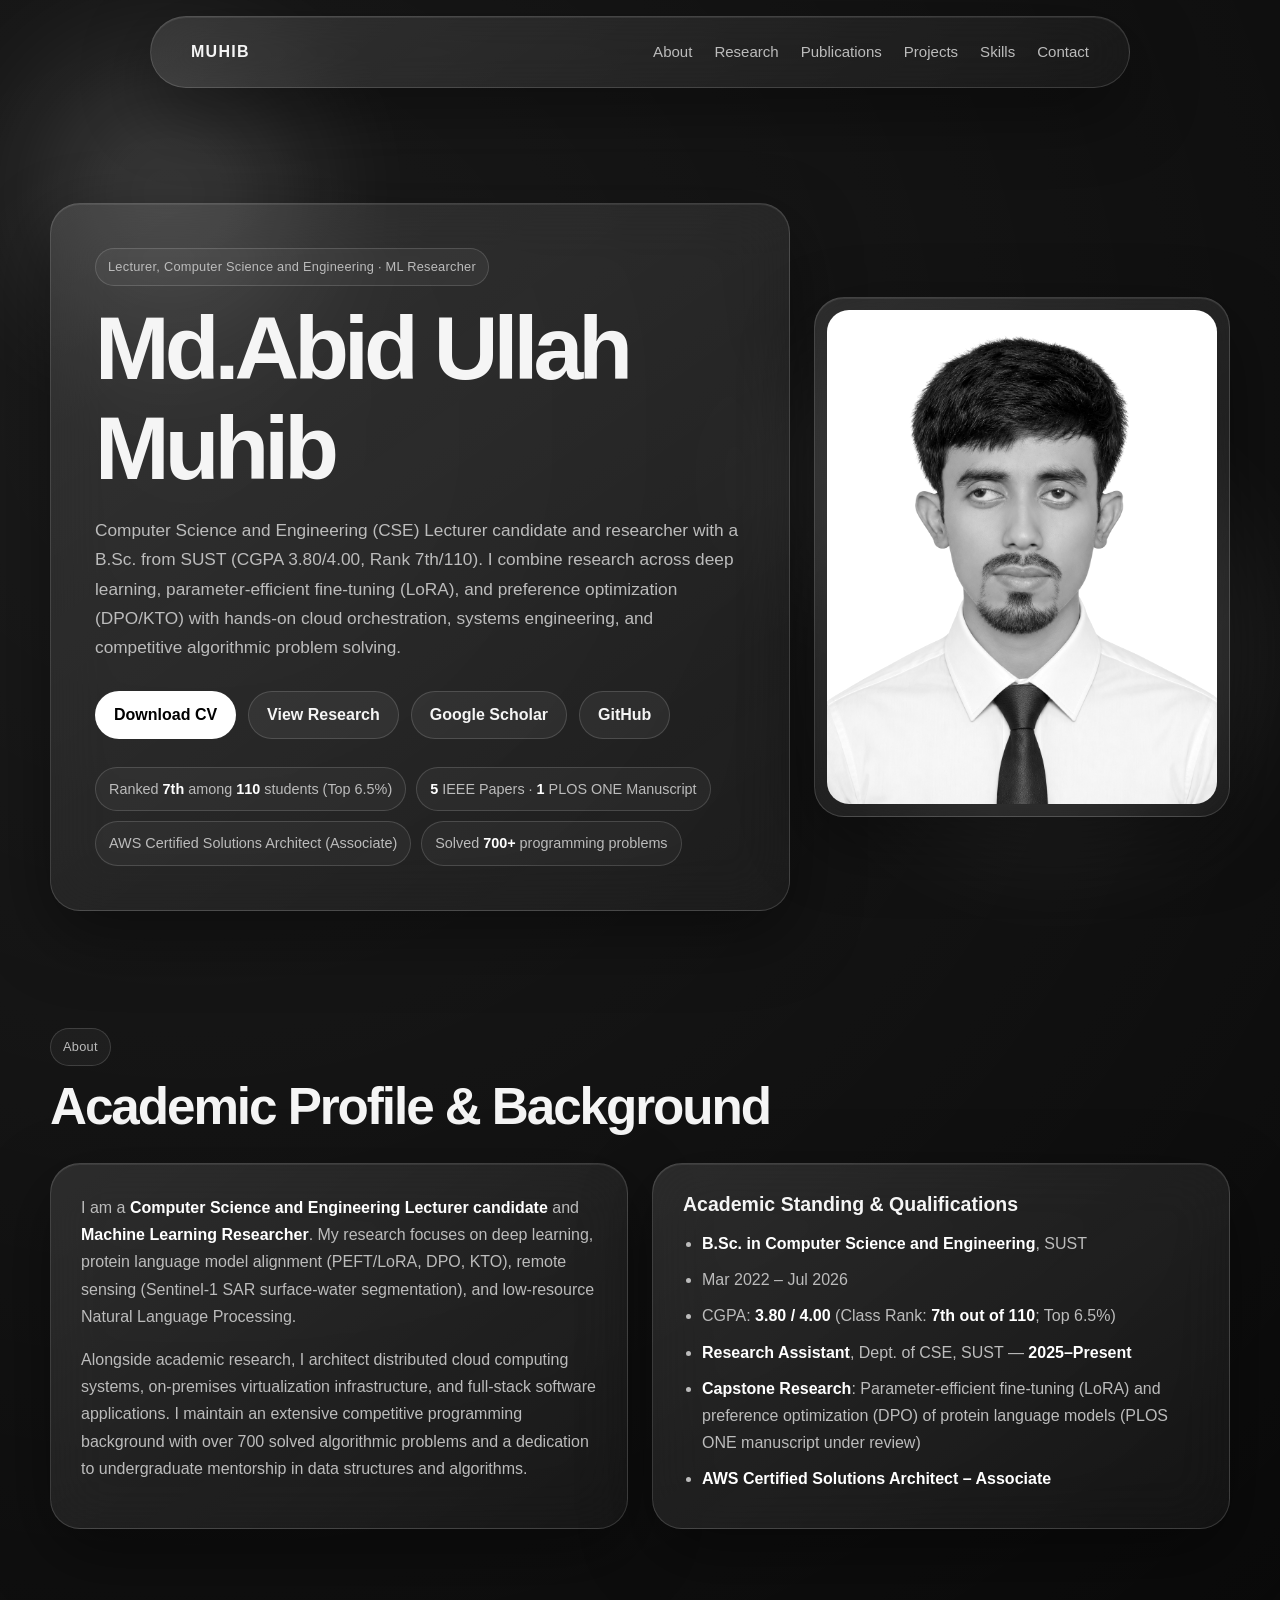
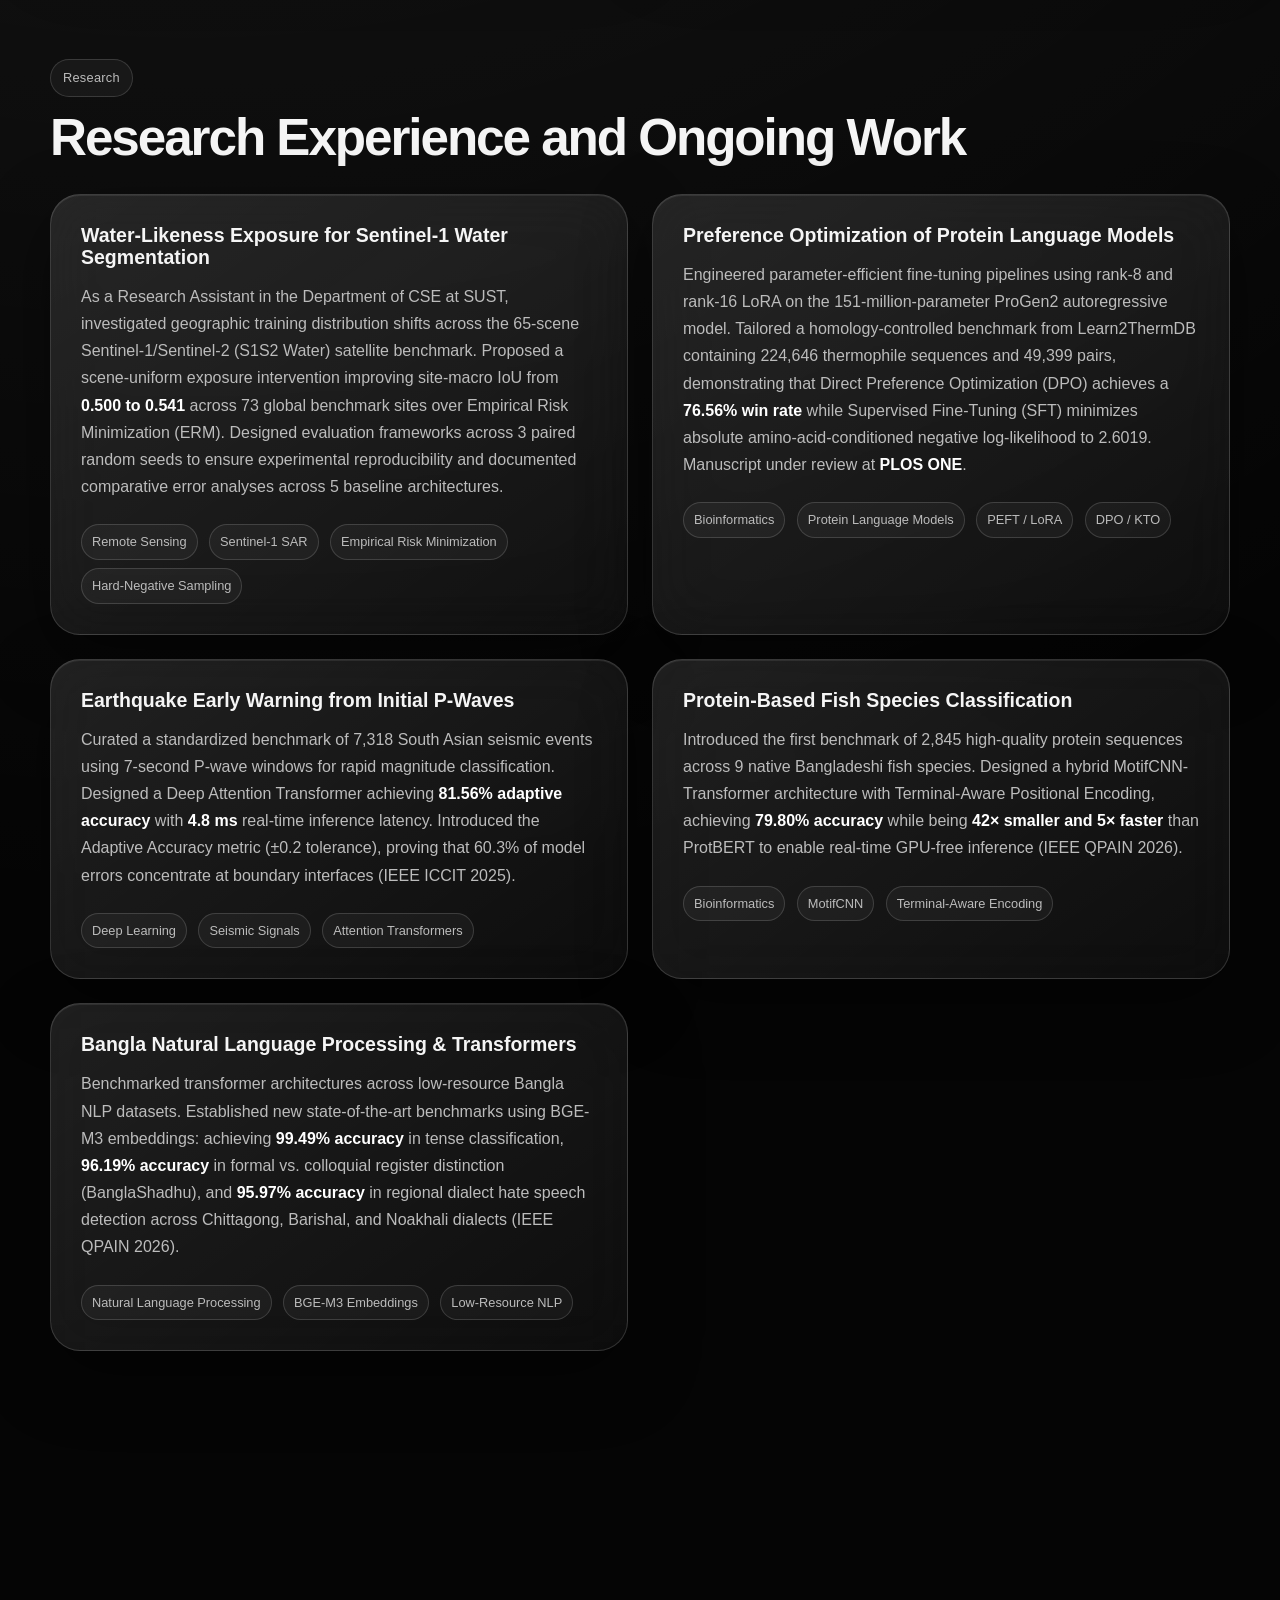
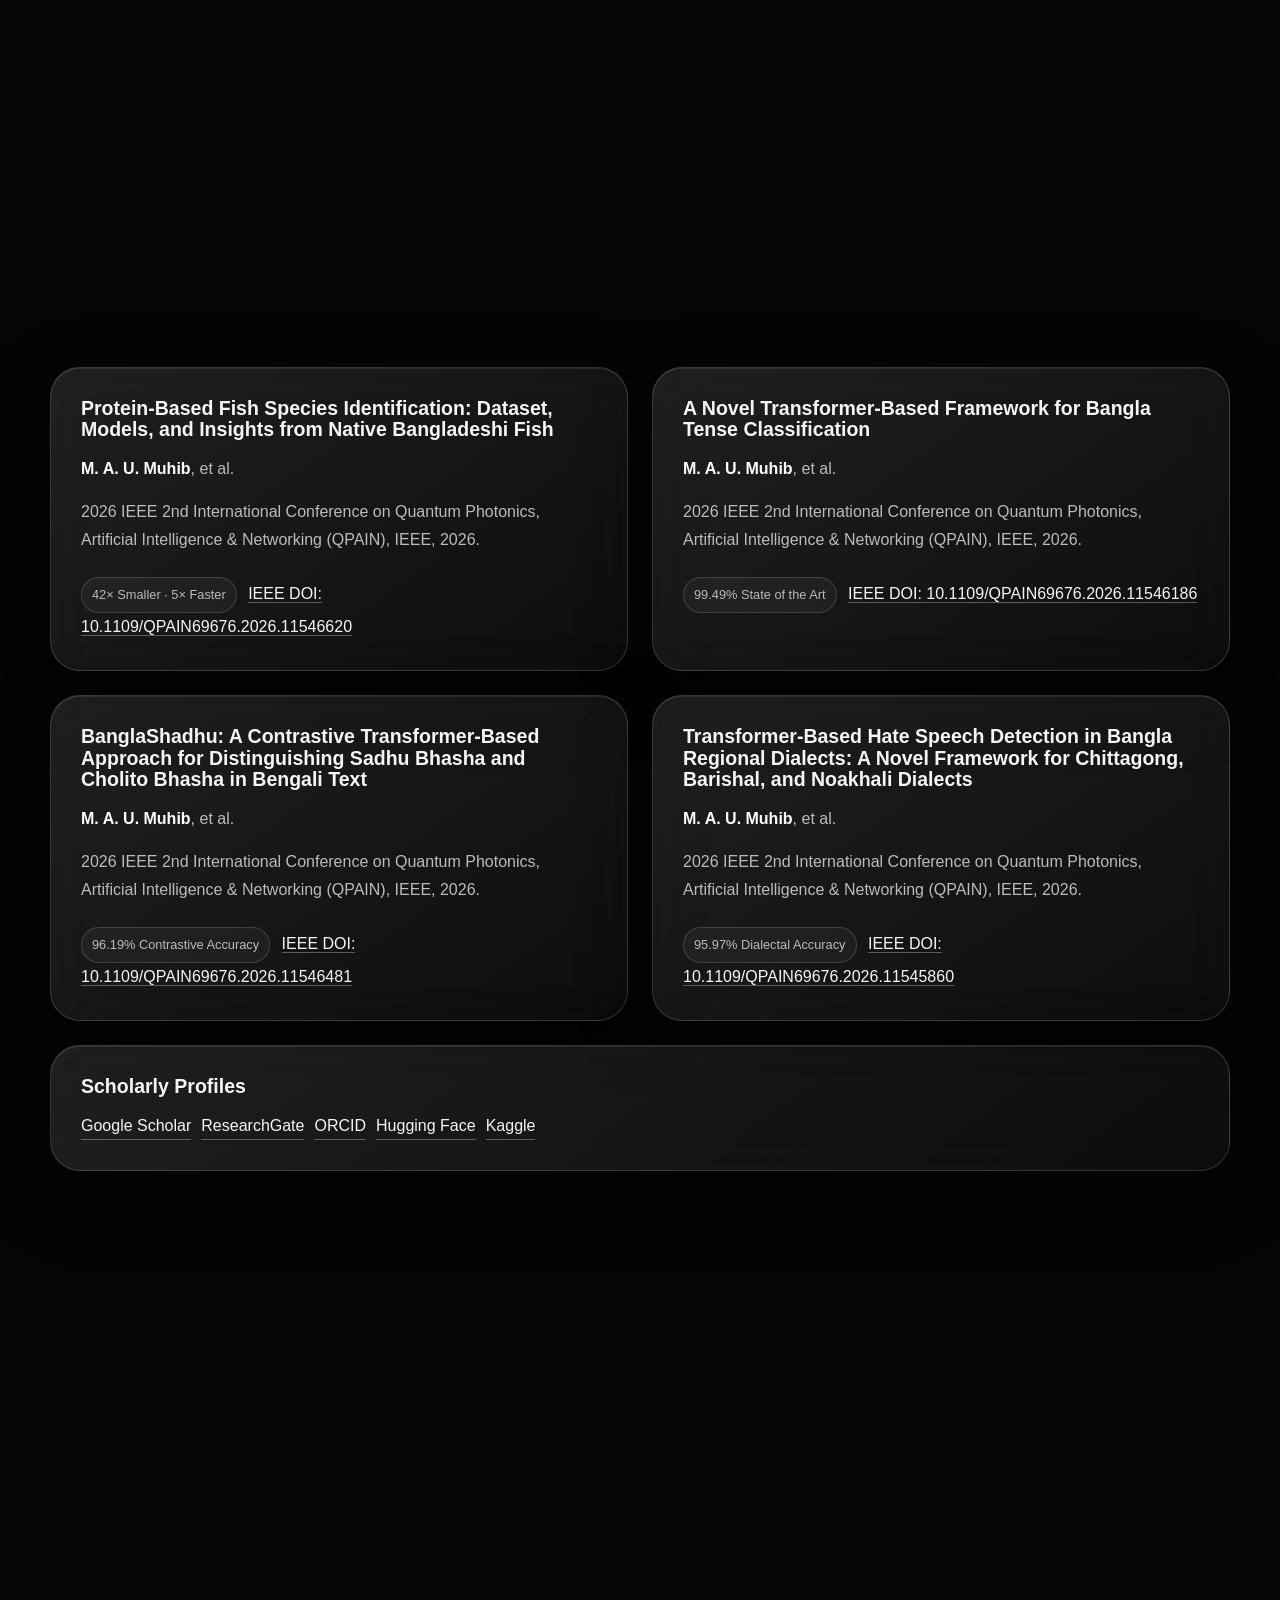
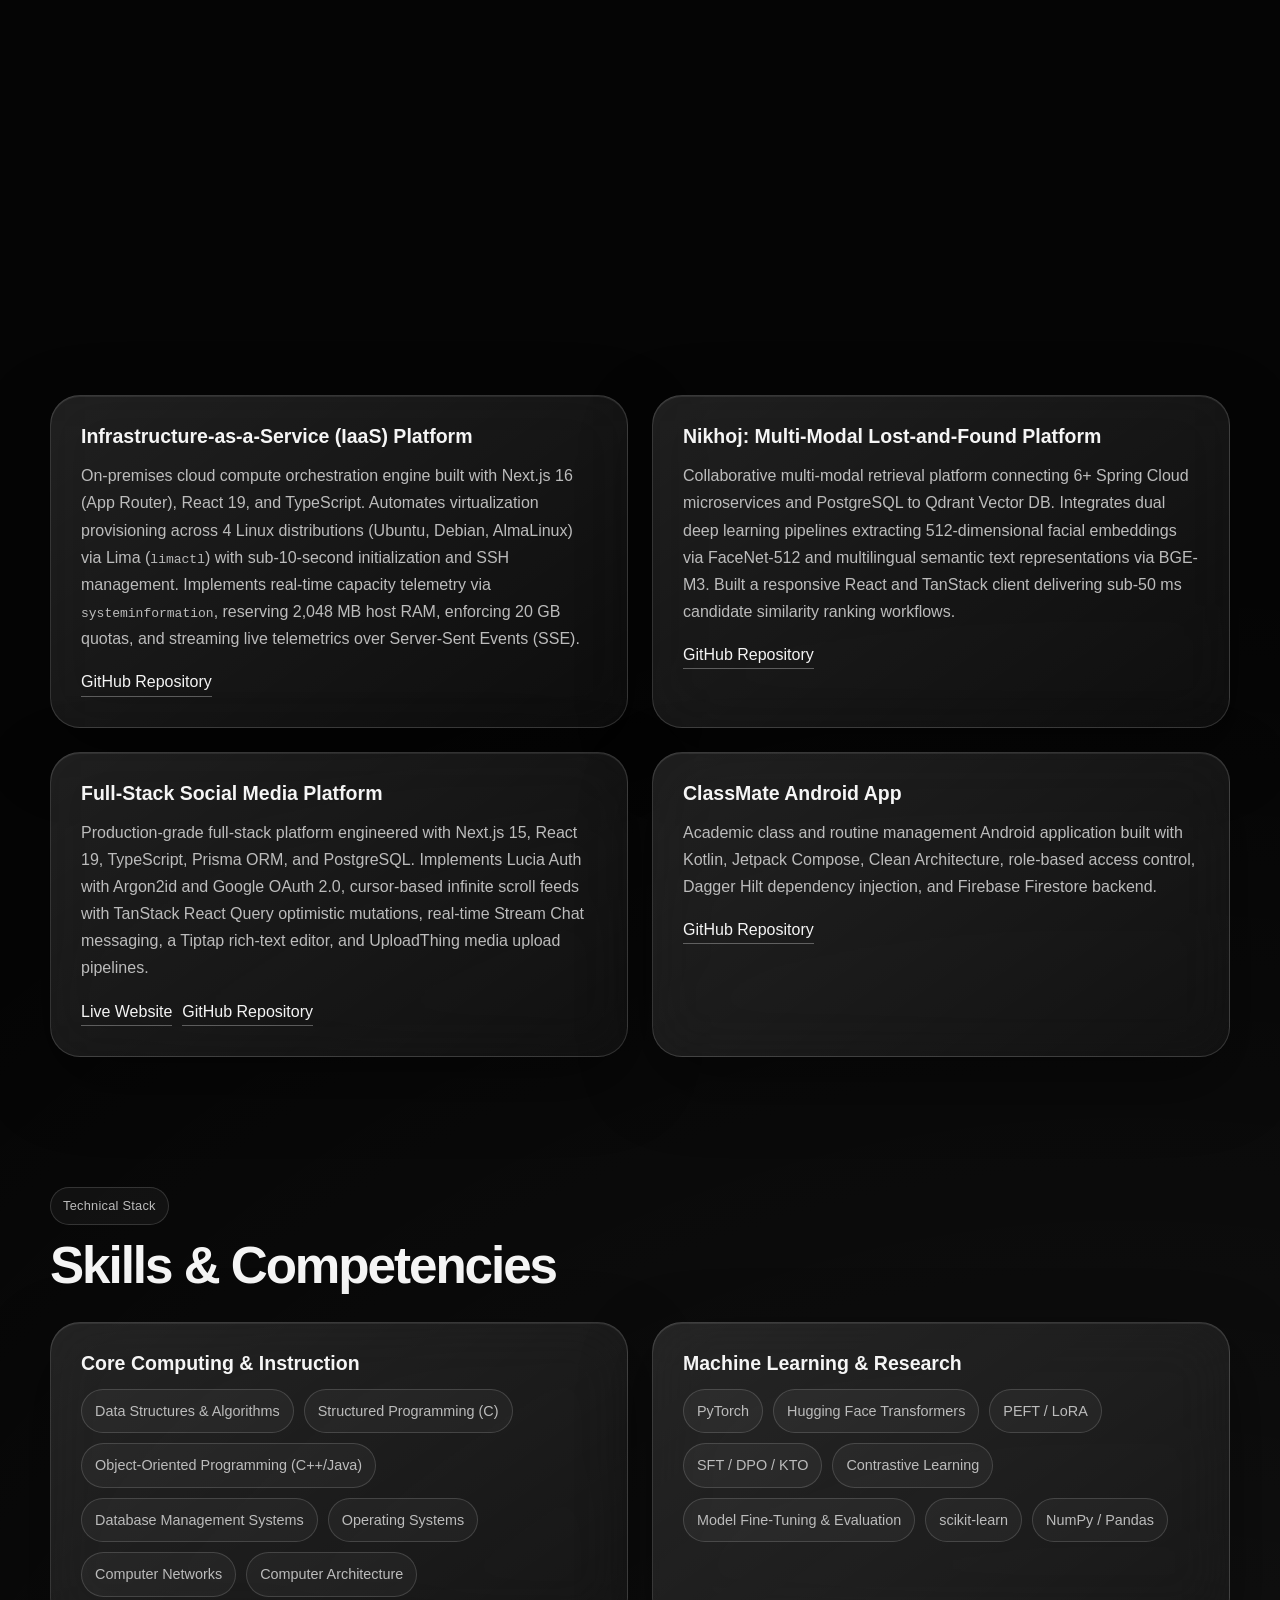
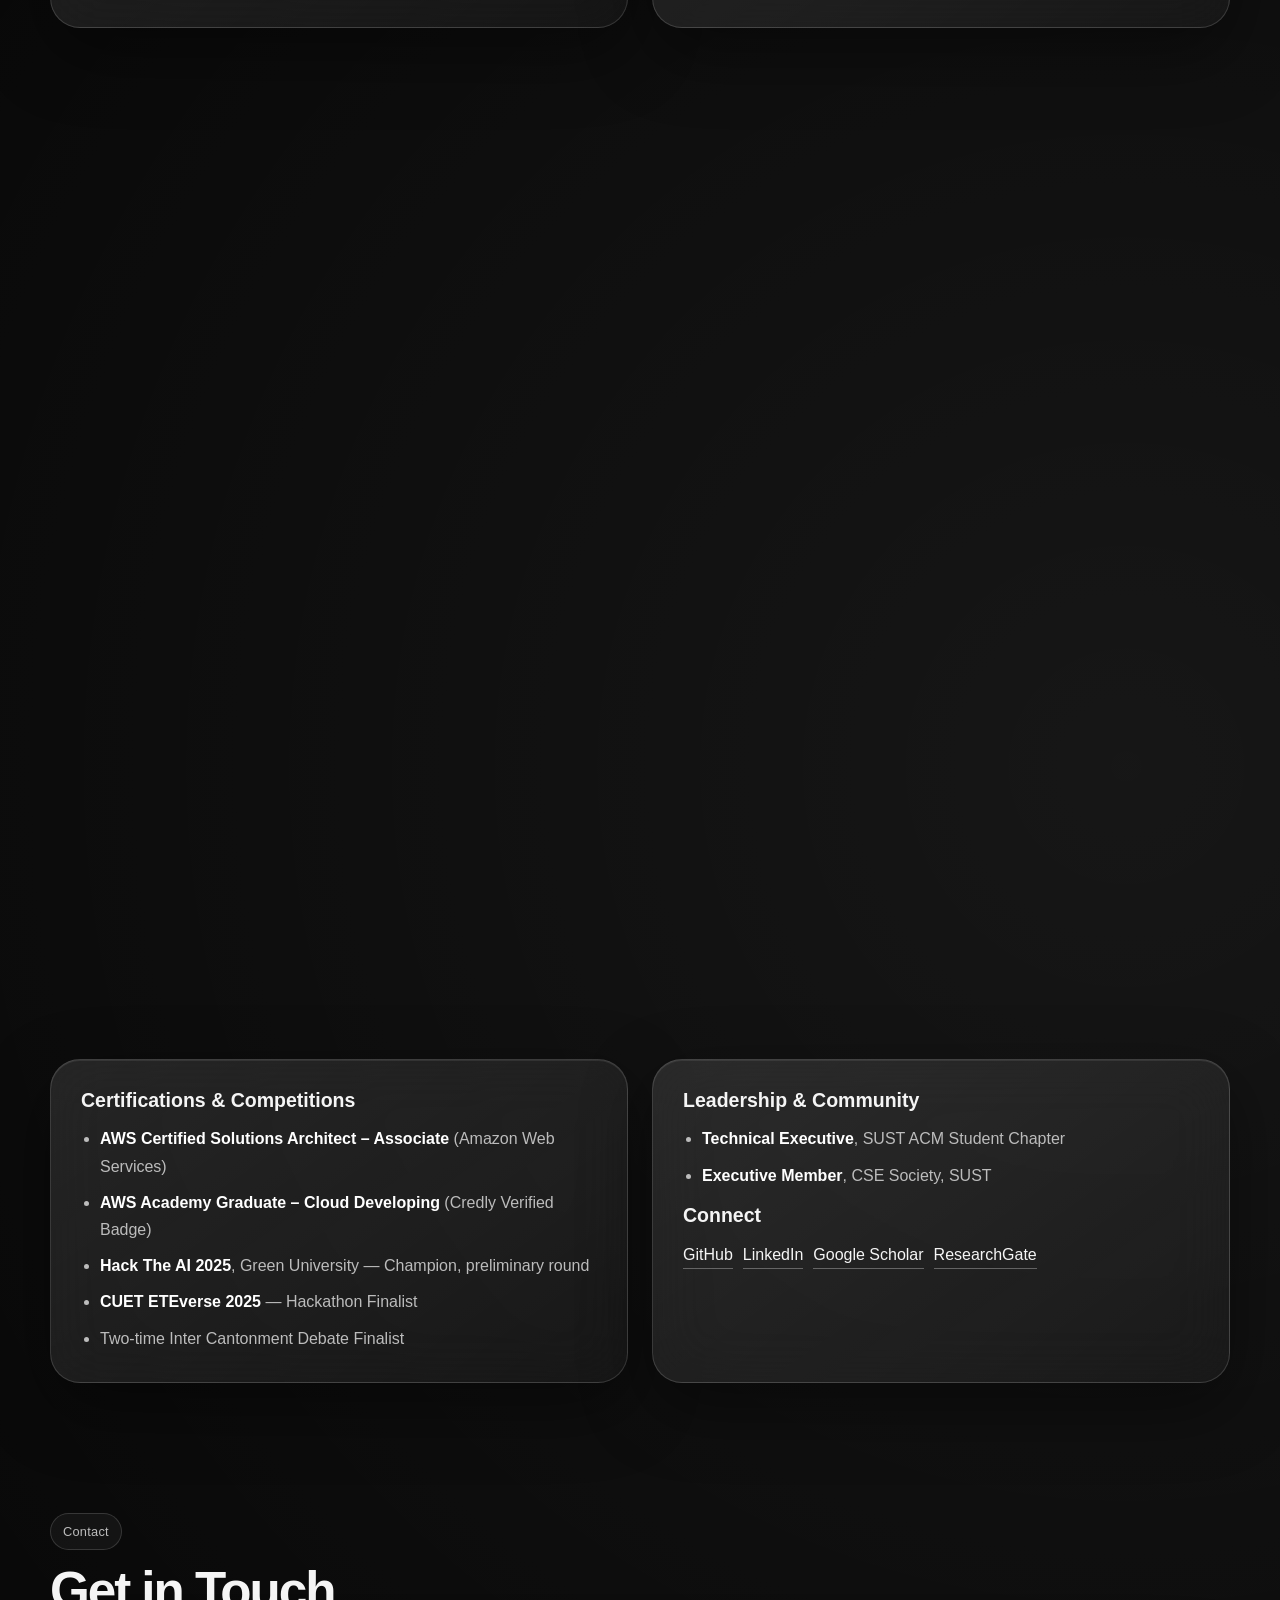
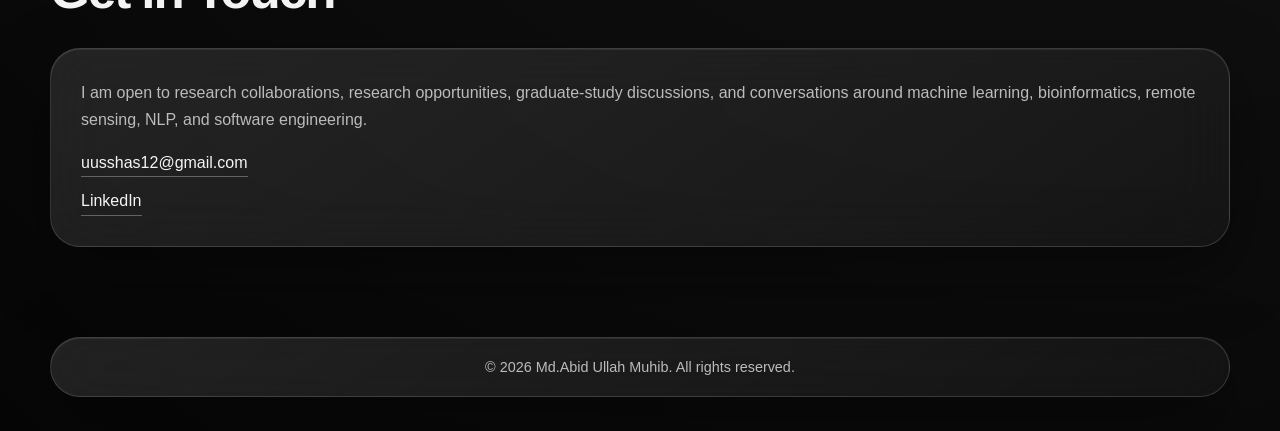
==== commit 68fba156: "Fix: home link" ====
--- a/index.html
+++ b/index.html
@@ -57,10 +57,7 @@
     <header class="site-header glass">
       <div class="container nav-wrap">
         <a href="#home" class="brand" aria-label="Home">
-          <img
-            src="assets/water_m_logo.svg"
-            alt="Muhib Wave Logo"
-            class="brand-logo" />
+          Muhib
         </a>
 
         <button
